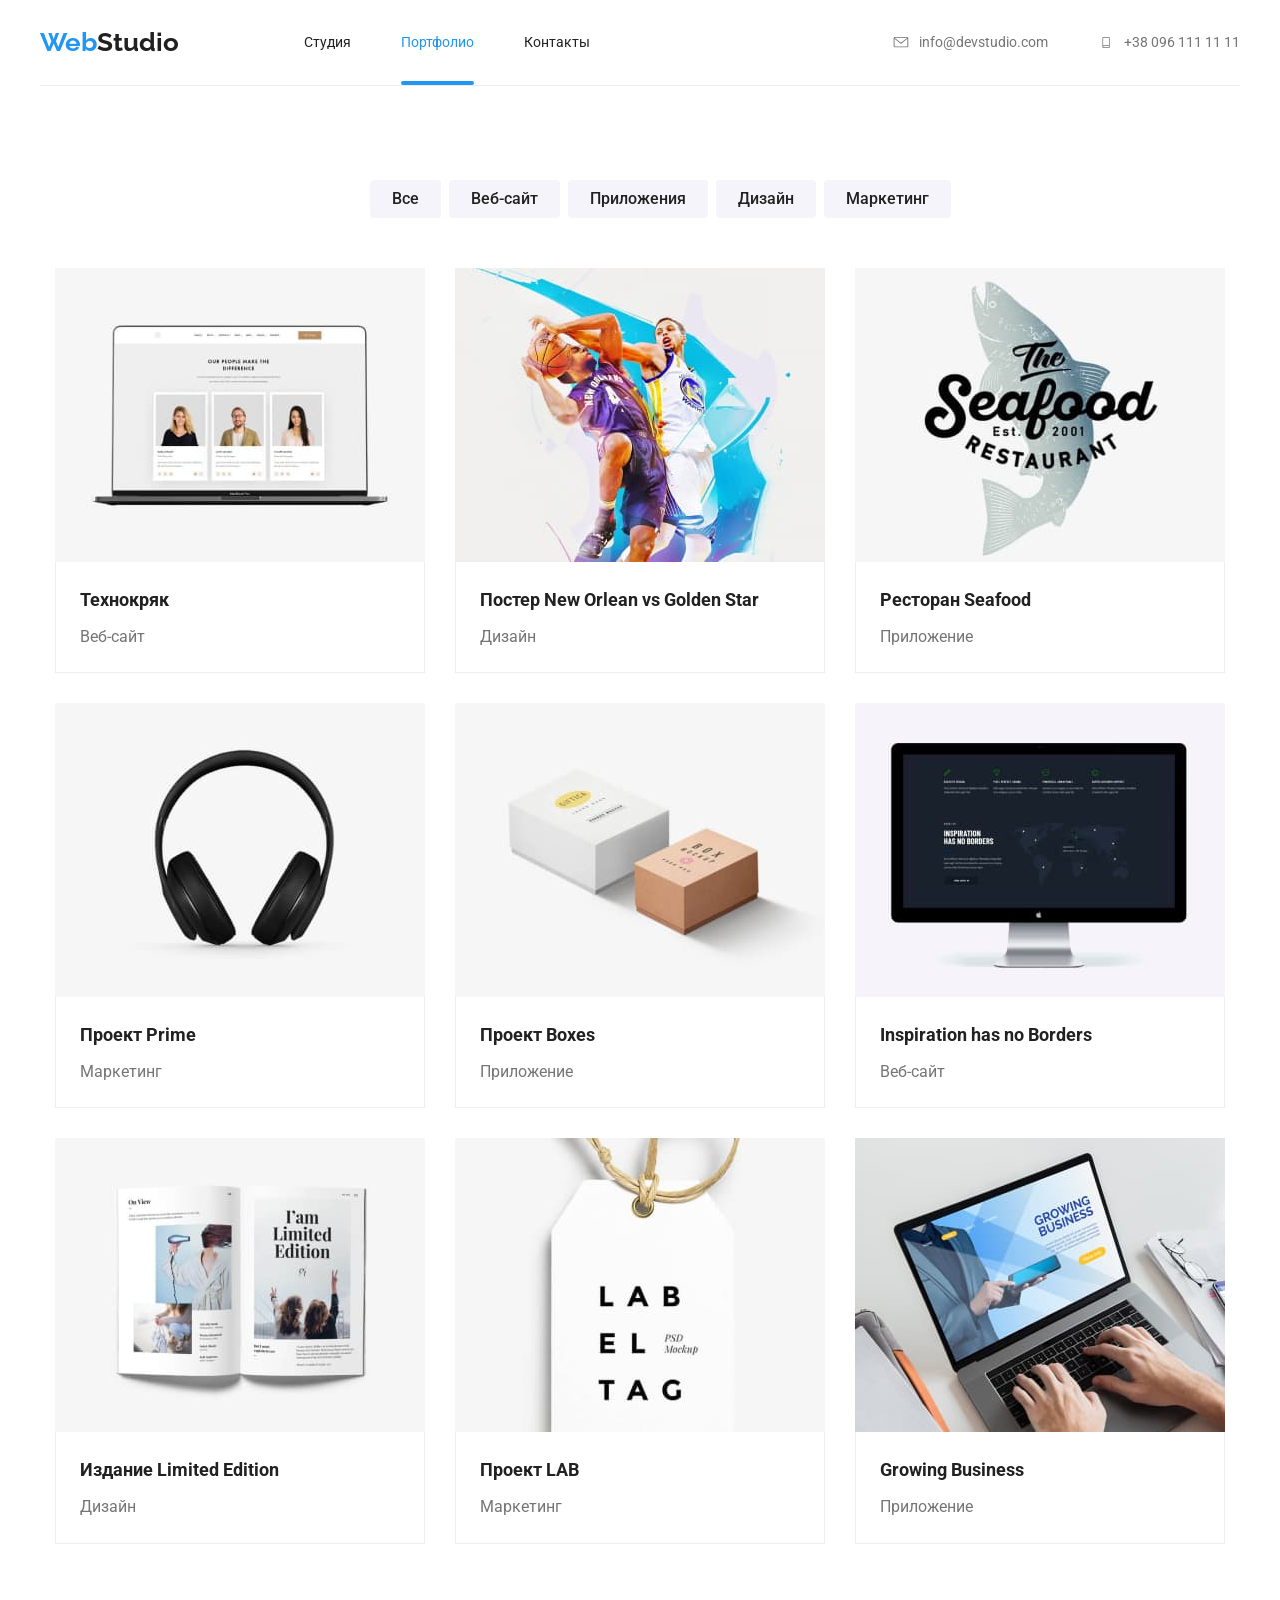
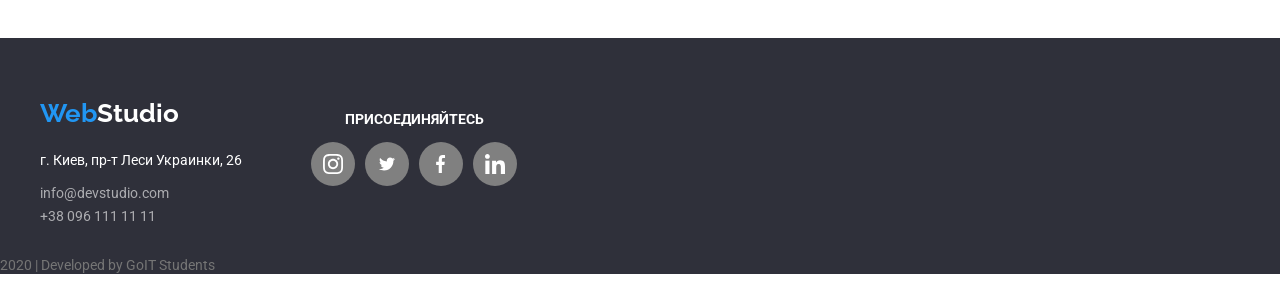
==== portfolio.html @ 3ab79827 "активвная страница Активная страница - нижние подчеркивание, с помощью псевдо элемента" ====
<!DOCTYPE html>
<html lang="en">
<head>
<meta charset="UTF-8">
<title>Portfolio</title>

<link href="https://fonts.googleapis.com/css2?family=Raleway:wght@700&family=Roboto:wght@400;700&display=swap" rel="stylesheet">

<link rel="stylesheet" type="text/css" href="./css/normalize.css">

<link rel="stylesheet" type="text/css" href="./css/styles.css">

</head>
<body>
 <header>
      <div class="container">
         <nav class="main-nav">
              <a href="#" class="logo-navigac"><span>Web</span>Studio</a>
              <ul class="site-nav">
              <li class="item"><a href="./index.html" class="navigac perehod">Студия</a></li>
              <li class="item"><a href="#" class="navigac current">Портфолио</a></li>
              <li class="item"><a href="#" class="navigac">Контакты</a></li>
              </ul>
         
              <ul class="adres-nav">
                <li class="adres-item"><a href ="mailto:info@devstudio.com" class="contact">
                    <svg width="16px" height="11px" class="icon-mail">
                  <use href="./images/symbol-defs.svg#envelope"></use>
              </svg>
                    info@devstudio.com</a></li>
                <li class="adres-item"><a href="tel:+380961111111" class="contact">
                    <svg width="16px" height="11px" class="icon-mail">
                  <use href="./images/symbol-defs.svg#smartphone"></use>
              </svg>+38 096 111 11 11</a></li>
                </ul>
          </nav>
      </div>  
 </header> 
 <main>
    <div class="container">
      <section>
        <h1 class="title-galeri">примеры работ</h1>
        <ul class="vse-knopki">
            <li class="list-vse"><a href="#" class="button">Все</a></li>
            <li class="list-vse"><a href="#" class="button">Веб-сайт</a></li>
            <li class="list-vse"><a href="#" class="button">Приложения</a></li>
             <li class="list-vse"><a href="#" class="button">Дизайн</a></li>
             <li class="list-vse"><a href="#" class="button">Маркетинг</a></li>
        </ul>
   </section>
 

   <section>  
           <ul class="galeri">
              <li class="galeri-list">
              <a href="#">
                <img src="images/text.jpg" alt="text"/>
                <p class="text-box">Технокряк это современная площадка 
                  распространения коронавируса. Компании 
                  используют эту платформу для цифрового 
                  шпионажа и атак на защищённые сервера конкурентов.</p>
                  <div class="cart-content">
                   <p class="title-box"><strong>Технокряк</strong></p>
                   <h2 class="subtitle text-stile">Веб-сайт</h2>
                  </div>
              </a>
              </li>
         
        <li class="galeri-list">
         <a href="#">
           <img src="images/poster.jpg" alt="poster"/>
           <p class="text-box">Технокряк это современная площадка 
            распространения коронавируса. Компании 
            используют эту платформу для цифрового 
            шпионажа и атак на защищённые сервера конкурентов.</p>
           <div class="cart-content">
            <p class="title-box"><strong>Постер New Orlean vs Golden Star</strong></p>
            <h2 class="subtitle text-stile">Дизайн</h2>
           </div>
            
         </a>
       </li>

        <li class="galeri-list">
          <a href="#">
           <img src="images/restoran.jpg" alt="rest"/>
           <p class="text-box">Технокряк это современная площадка 
            распространения коронавируса. Компании 
            используют эту платформу для цифрового 
            шпионажа и атак на защищённые сервера конкурентов.</p>
          <div class="cart-content">
            <p class="title-box"><strong>Ресторан Seafood</strong></p>
          <h3 class="subtitle text-stile">Приложение</h3>
          </div> 
          </a>
       </li>
        
       <li class="galeri-list">
        <a  href="#">
          <img src="images/garnitura.jpg" alt="garnitura"/>
          <p class="text-box">Технокряк это современная площадка 
            распространения коронавируса. Компании 
            используют эту платформу для цифрового 
            шпионажа и атак на защищённые сервера конкурентов.</p>
             <div class="cart-content">
               <p class="title-box"><strong>Проект Prime</strong></p>
             <h3 class="subtitle text-stile">Маркетинг</h3>
             </div>
        </a>
        
       </li>
         <li class="galeri-list">
           <a href="#">
             <img src="images/korob.jpg" alt="boxes"/>
           <p class="text-box">Технокряк это современная площадка 
             распространения коронавируса. Компании 
             используют эту платформу для цифрового 
             шпионажа и атак на защищённые сервера конкурентов.</p>
           <div class="cart-content">
            <p class="title-box"><strong>Проект Boxes</strong></p>
            <p class="subtitle text-stile">Приложение</p>
           </div>
           </a>
         </li>
         <li class="galeri-list">
           <a href="">
             <img src="images/dizain.jpg" alt="monitor"/>
           <p class="text-box">Технокряк это современная площадка 
             распространения коронавируса. Компании 
             используют эту платформу для цифрового 
             шпионажа и атак на защищённые сервера конкурентов.</p>
            <div class="cart-content">
              <p class="title-box"><strong>Inspiration has no Borders</strong></p>
            <p class="subtitle text-stile">Веб-сайт</p>
              </div>
              </a>
         </li>
      
         <li class="galeri-list">
            <a href="#">
             <img src="images/book.jpg" alt="book"/>
             <p class="text-box">Технокряк это современная площадка 
              распространения коронавируса. Компании 
              используют эту платформу для цифрового 
              шпионажа и атак на защищённые сервера конкурентов.</p>
             <div class="cart-content">
              <p class="title-box"><strong>Издание Limited Edition</strong></p>
              <p class="subtitle text-stile">Дизайн</p>
             </div>
            </a>
         </li>

         <li class="galeri-list">
             <a href="#">
               <img src="images/lab.jpg" alt="lab"/>
             <p class="text-box">Технокряк это современная площадка 
               распространения коронавируса. Компании 
               используют эту платформу для цифрового 
               шпионажа и атак на защищённые сервера конкурентов.</p>
             <div class="cart-content">
              <p class="title-box"><strong>Проект LAB</strong></p>
              <p class="subtitle text-stile">Маркетинг</p>
             </div>
             </a>
         </li>

         <li class="galeri-list">
             <a href="#">
               <img src="images/destop.jpg" alt="komp"/>
             <p class="text-box">Технокряк это современная площадка 
               распространения коронавируса. Компании 
               используют эту платформу для цифрового 
               шпионажа и атак на защищённые сервера конкурентов.</p>
             <div class="cart-content">
              <p class="title-box"><strong>Growing Business</strong></p>
              <p class="subtitle text-stile">Приложение</p>
             </div>
             </a>
         </li>
       </ul>
 </section> 
</div>    
</main>
   
      
    
<footer>

  <div class="container">

  <div class="container-foter">
      <div>
             <a href="#" class="logo-footer"><span>Web</span>Studio</a>
      <address>
              <p class="podval">г. Киев, пр-т Леси Украинки, 26</p>
          <ul class="link-footer">
              <li><a href ="mailto:info@devstudio.com" class="adres-footer">info@devstudio.com</a>
              </li>    
              <li><a href="tel:+380961111111" class="adres-footer" >+38 096 111 11 11</a>
             </li>
          </ul>
      </address>
      </div>
          
      <div class="prisoedinenie">
          <p class="zaglawn">присоединяйтесь</p>
          <ul class="seti-footer">
              <li class="soc-seti"><a href="#" aria-label="instagram" class="link-seti">
                  <svg width="20px" height="20px" class="footer-seti">
                      <use href="./images/symbol-defs.svg#instagram"></use>
                  </svg>
              </a></li>
              <li class="soc-seti"><a href="#" aria-label="Twitter" class="link-seti"><svg width="20px" height="16px" class="footer-seti">
                  <use href="./images/symbol-defs.svg#twitter"></use>
              </svg></a></li>
              <li class="soc-seti"><a href="#" aria-label="Facebook" class="link-seti">
                  <svg width="10px" height="20px" class="footer-seti">
                      <use href="./images/symbol-defs.svg#facebook"></use>
                  </svg>
              </a></li>
              <li class="soc-seti"><a href="#" aria-label="linkedin" class="link-seti">
                  <svg width="20px" height="20px" class="footer-seti">
                      <use href="./images/symbol-defs.svg#linkedin"></use>
                  </svg>
              </a></li>
            </ul>
      </div>    
      </div>
  </div>
        
          <p class="copirayt">2020 | Developed by GoIT Students</p>
  </footer>
</body>
</html>
---- css/styles.css ----
:root {
    --primary-text-color: #212121;
    --primery-fon: #FFFFFF;
    --stile-text-color: #757575;
    --color-fon-button: #F5F4FA;
     --button-text-activ:#FFFFFF;
    --activ-button-color: #2196F3;
    --activ-text-color:  #2196F3;
    --footer-fon-color: #2F303A;
    --footer-text-color: #FFFFFF;
    --logo-color: #2196F3;
    --section-komanda-color: #F5F4FA;
    --color-adress-footer: rgba(255, 255, 255, 0.6);
    --text-fon: rgba(47, 48, 58, 0.8);  
    --color-zagolovka: #FFFFFF;
    --color-border: #EEEEEE;}

body { color: var(--primary-text-color);
font-family: Roboto, sans-serif;
font-size: 14px;
background-color: var(--primery-fon);
}



li {list-style: none;
    margin-left: 0;}

/*navigac*/

.navigac:hover, .navigac:focus,
.contact:hover, .contact:focus
{color: var(--activ-text-color);
--color3: var(--activ-text-color)
     }
   
    
.perehod:activ {
    color: var(--activ-text-color);
}     


.contact {display: flex;
    align-items: center;
    color: var(--stile-text-color);
    line-height: 1.14;
           }
/*aktivnaya ssulka*/
.current {color: var(--activ-text-color);}

.current:after {content: '';
position: absolute;
line-height: 80px;
bottom: 0;
left: 0;
width: 100%;
height: 4px;
background-color: var(--activ-text-color);
border-radius: 2px;}




.container {
    width: 1200px;
    margin-left: auto;
    margin-right: auto;
    padding-left: 15px;
    padding-right: 15px;
   }

/*ссылки навигации*/
.main-nav {display: flex;
align-items: center;
border-bottom: 1px solid #ECECEC;
}

img {display: block;}

span {color: var(--logo-color);}

/*nash logotip*/
.logo-navigac {font-family: Raleway, cursive;
    font-size: 26px;
    font-weight: bold;
    line-height: 1.19;
margin-right: 85px;}    


.site-nav {display: flex;
margin-top: 0;
margin-bottom: 0;
}


.site-nav .item + .item { margin-left: 50px;}

/* menu */ 
.navigac {
    position: relative;
    display: block;
    padding-top: 32px;
    padding-bottom: 32px;
    margin-top: 0;
    margin-bottom: 0;

line-height: 1.5;}

.adres-nav {display: flex;
margin-left: auto;
}

.adres-nav .adres-item + .adres-item {margin-left: 50px;}
.icon-mail {margin-right: 10px;}





.shapka {  max-width: 1600px;
    height: 600px;
    margin-left: auto; 
    margin-right: auto;
        text-align: center;
        background-image: linear-gradient(to right, rgba(47, 48, 58, 0.8), rgba(47, 48, 58, 0.8)), url(../images/Header.jpg);
        background-repeat: no-repeat;
        background-color: gray;
           }  



.baner {padding-top: 200px;
  margin-top: 0;
  margin-bottom: 0;
    font-size: 44px;
    line-height: 1.36;
    color: var(--button-text-activ);
    text-transform: uppercase;
   }   
 

     /*centralnaya knopka*/  
.btn-start {
display: inline-block;
background-color: var(--activ-button-color);
border-radius: 4px;
color: var(--footer-text-color);
padding: 10px 32px;
font-size: 16px;
font-weight: 700;
line-height: 1.9;
margin-top: 30px;
margin-bottom: 200px;}   


/* 4 preimyshestva */
.advantages {display: flex;
    padding-top: 94px;
    padding-left: 0;
justify-content: center;
margin: 0;}

.advantages .list-advantages + .list-advantages{ margin-left: 30px;}

.list-advantages {width: 270px; }

.fon-advantage {display: flex;
    height: 120px;
background-color: #F5F4FA;
align-items: center;
justify-content: center;}





.title-advantages {margin-top: 30px;
    margin-bottom: 0;
}

.zaglawn {
    font-weight: 700;
    text-transform: uppercase;
    line-height: 1.14;
          }

.text-pole {
            line-height: 1.7;
        color: var(--stile-text-color);
        margin-top: 10px;
        margin-bottom: 0;
         }          


/* fon 3 elementov na preimyshestvax*/
.rabota {text-align: center;}

.title-section   {
    margin-top: 94px;
    margin-bottom: 50px;

    font-size: 36px;
       display: inline-block;
    line-height: 1.7;
    }   

.works { display: flex; justify-content: center;
padding-left: 0;
margin-top: 0;
margin-bottom: 94px;}


.works .works-list + .works-list {margin-left: 30px;}

.works-list {
    width: 370px;
      border: 1px solid red;
    position: relative;
}


.works-title {
    position: absolute;
    bottom: 0;
    color: var(--button-text-activ);
    background-color: var(--text-fon);
   padding-top: 27px;
padding-bottom: 27px;
width: 100%;
margin: 0;
text-transform: uppercase;
font-weight: 700;
line-height: 1.14;
font-size: 14px;
}

/* komanda 4 elementa*/

.komanda {background-color: var(--section-komanda-color);
 text-align: center; }

.partner {display: flex;
    justify-content: center;
  padding-bottom: 94px;
margin-top: 0;
margin-bottom: 0;
padding-left: 0;} 

.fon-partner {background-color: var(--primery-fon);
    box-shadow: 0px 2px 1px rgba(0, 0, 0, 0.2), 0px 1px 1px rgba(0, 0, 0, 0.14), 0px 1px 3px rgba(0, 0, 0, 0.12);
    border-radius: 0px 0px 4px 4px;} 

.partner .partner-list + .partner-list {
    margin-left: 30px;
}

.title-partner { display: inline-block;
    margin-top: 30px;
    margin-bottom: 0;
    
font-size: 16px;
line-height: 1.9;}

.social-links { margin-top: 10px;
    margin-bottom: 16px;
    
    line-height: 1.8; 
    color: var(--stile-text-color);}

.seti {display: flex;
     padding-left: 0;
     padding-bottom: 24px;
    justify-content: center;}
.seti .partner-seti + .partner-seti {margin-left: 10px;}

.fon-s {display: flex;
    height: 44px;
    width: 44px;
    background-color: inherit;
    background-size: 20px;
    background-repeat: no-repeat;
    background-position: center;
    border-radius: 50%;
   justify-content: center;
align-items: center;}

.fon-s:hover {background: var(--activ-button-color);
fill: #FFFFFF;}

.fon-s {fill: #AFB1B8;}


/* postoyannue klientu */

.klientu {text-align: center;}

.klientu-list {display: flex;
     margin-top: 0;
margin-bottom: 94px;
padding-left: 0;
justify-content: center;}

.klientu-list .klientu-items + .klientu-items {margin-left: 30px;}

.border-klientu {
    display: flex;
    width: 170px;
height: 90px;
border: 1px solid #AFB1B8;
border-radius: 4px;
justify-content: center;
align-items: center;
}
.border-klientu:hover {border: 1px solid #2196F3;
    --color5: #2196F3;}



/* footer*/
footer {font-family: Roboto;
    color: var(--footer-text-color);
    background-color: var(--footer-fon-color);
     font-size: 14px;
  line-height: 1.19;
  padding-top: 60px;
      }

.container-foter {display: flex;
}    

address {font-style: inherit;}

.podval {margin-top: 20px;
margin-bottom: 0;
line-height: 1.7;}

.link-footer {padding-left: 0;
    margin-top: 9px;
}
  
/*footer prisoedinenie*/
.prisoedinenie {margin-left: 69px;
text-align: center;}

.seti-footer {display: flex;
padding-left: 0;}
.seti-footer .soc-seti + .soc-seti {margin-left: 10px;}

.link-seti {
    display: flex;
    height: 44px;
    width: 44px;
    background-color: gray;
    background-size: 20px;
    background-repeat: no-repeat;
     border-radius: 50%;
     justify-content: center;
     align-items: center;
     }
  
.link-seti:hover {
    background-color: var(--activ-button-color);}


.logo-footer {
    color: var(--footer-text-color);
    font-family: Raleway;
    font-style: normal;
    font-weight: bold;
    font-size: 26px;
   }

.adres-footer {color: var(--color-adress-footer) ; 
    line-height: 1.7; 
         } 

.soc-seti > a {color: var(--color-adress-footer);}

.footer-seti {fill: #FFFFFF}
 
.copirayt {color: var(--stile-text-color);}



      /* Vkladka Portfolio*/



.button 
        {display: inline-block;
        background-color: var(--color-fon-button);
        border-radius: 4px;
         padding: 6px 22px;
         font-size: 16px;
         font-weight: 500;
         line-height: 1.6;}

.button:hover,
.button:focus {
    background-color: var(--activ-button-color);
    color: var(--button-text-activ);
           }         

.vse-knopki{display: flex;
justify-content: center;
margin-bottom: 50px;
margin-top: 0;
margin-top: 94px;}

.vse-knopki .list-vse + .list-vse {margin-left: 8px;}

.title-galeri, .title-advantage {margin: 0;
height: 0;
color: transparent;}

.galeri {display: flex;
    flex-wrap: wrap;
    padding-left: 0;
    margin-top: 0;
    margin-bottom: 94px;
    justify-content: center;
}

.galeri-list {
    position: relative;
    width: 370px;
margin-bottom: 30px;
margin-right: 30px;
}



.galeri-list:nth-child(3n) {margin-right: 0;}
.galeri-list:nth-last-child(-n+3) {margin-bottom: 0;}

.cart-content {  
     border-bottom: 1px solid var(--color-border);
     border-left: 1px solid var(--color-border);
     border-right: 1px solid var(--color-border);
     padding: 20px 24px;
  }

.cart-content:hover {
    box-shadow: 1px 4px 6px rgba(0, 0, 0, 0.16), 0px 4px 4px rgba(0, 0, 0, 0.06), 0px 1px 1px rgba(0, 0, 0, 0.12);}

.text-box {position: absolute;
    bottom: 0;
    opacity: 0;
    color:#FFFFFF;
font-size: 18px;
line-height: 1.5;
background-color: #2196F3;}

.title-box {margin-top: 0;
    margin-bottom: 4px;
    font-size: 18px;
    line-height: 2;
      }

.subtitle {margin-top: 0;
    margin-bottom: 0;
     line-height: 1.9;
       color: var(--stile-text-color);
font-size: 16px;
font-weight: normal;}
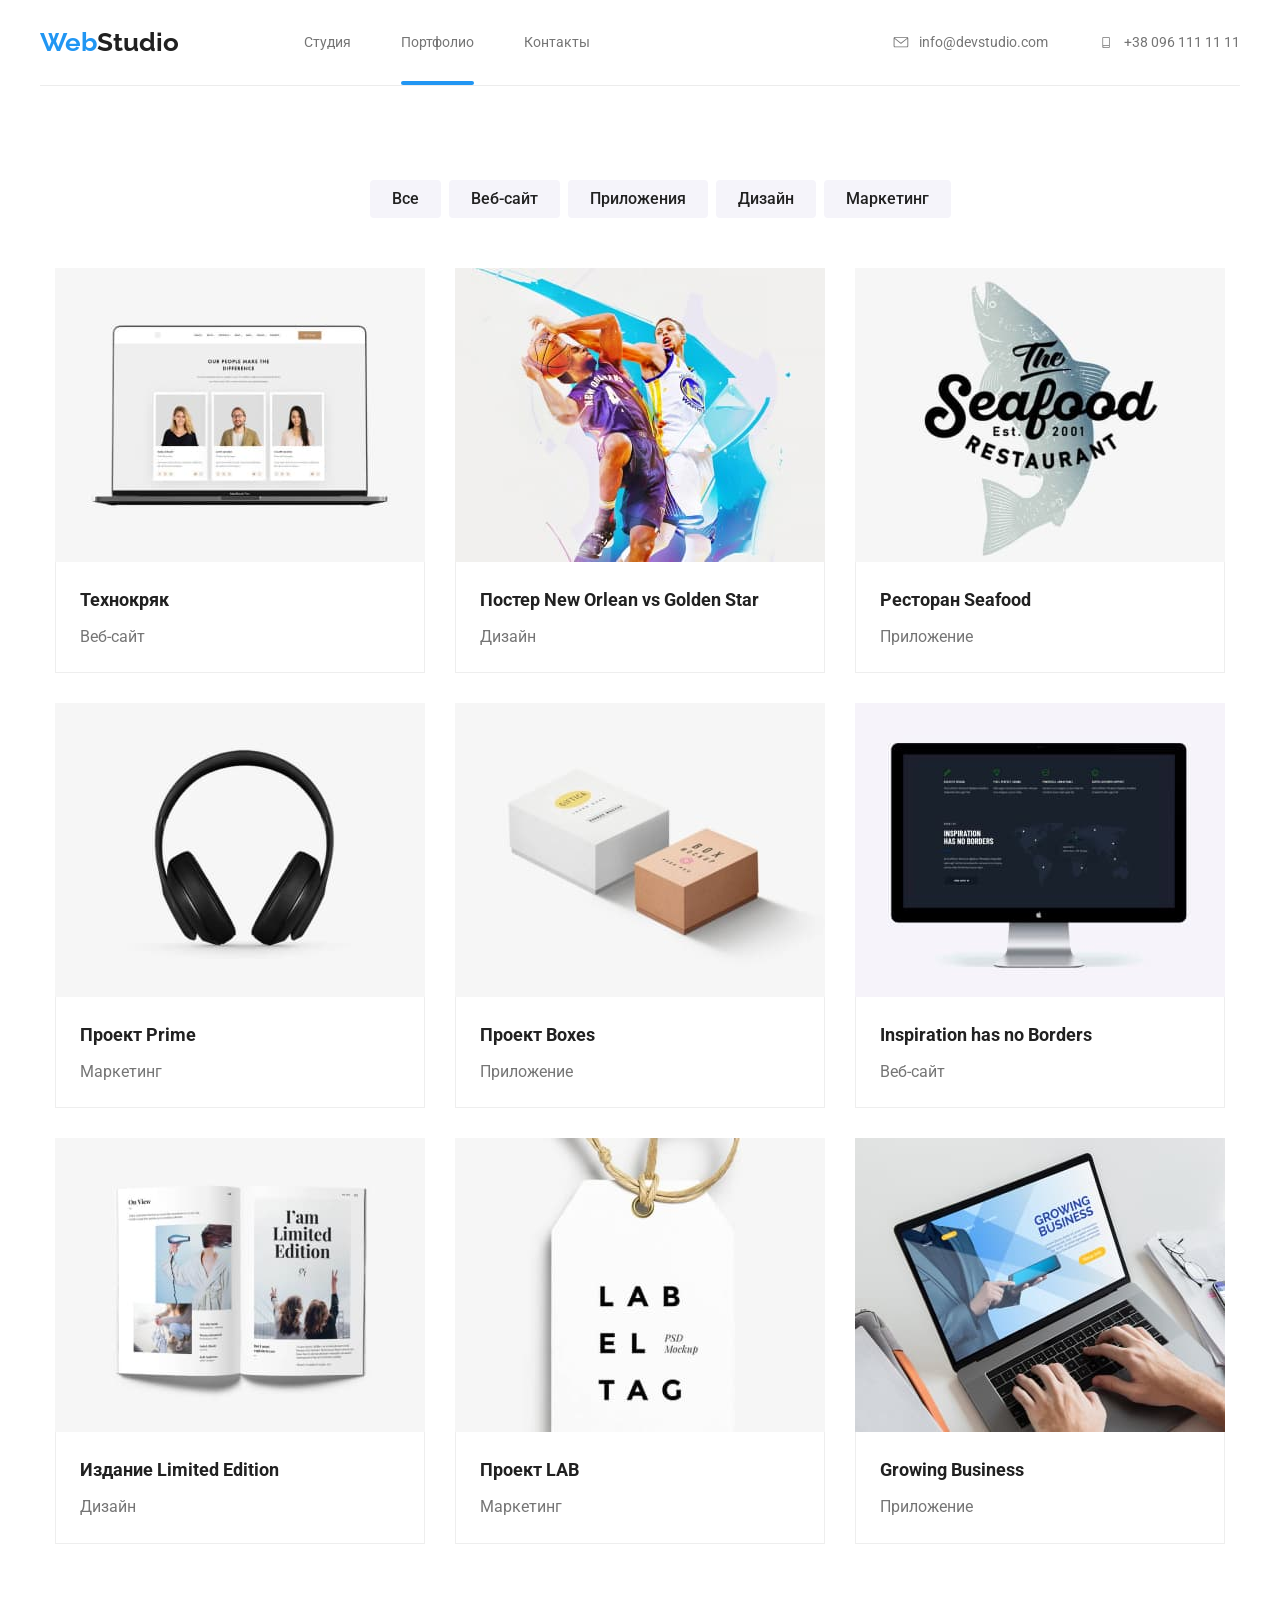
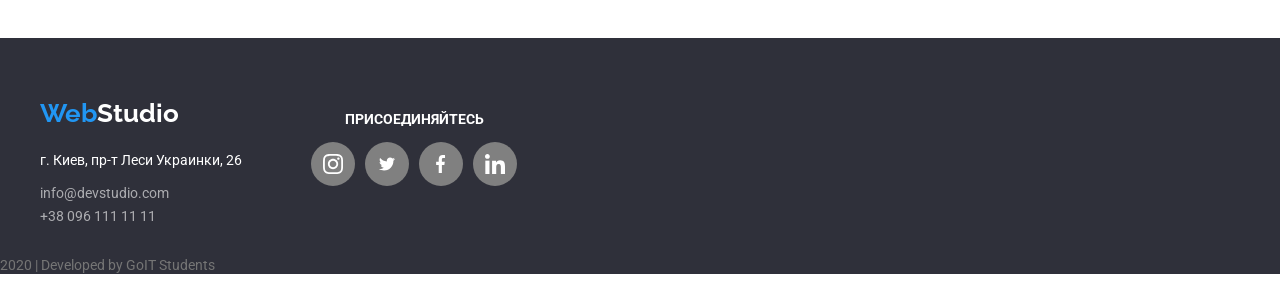
==== commit ff7c5231: "правки по кнопкам и галерее" ====
--- a/portfolio.html
+++ b/portfolio.html
@@ -53,13 +53,15 @@
    <section>  
            <ul class="galeri">
               <li class="galeri-list">
-              <a href="#">
+              <a href="#" class="galeri-link">
+              <div class="image-container">
                 <img src="images/text.jpg" alt="text"/>
                 <p class="text-box">Технокряк это современная площадка 
                   распространения коронавируса. Компании 
                   используют эту платформу для цифрового 
                   шпионажа и атак на защищённые сервера конкурентов.</p>
-                  <div class="cart-content">
+              </div>
+                   <div class="cart-content">
                    <p class="title-box"><strong>Технокряк</strong></p>
                    <h2 class="subtitle text-stile">Веб-сайт</h2>
                   </div>
@@ -67,12 +69,14 @@
               </li>
          
         <li class="galeri-list">
-         <a href="#">
-           <img src="images/poster.jpg" alt="poster"/>
-           <p class="text-box">Технокряк это современная площадка 
-            распространения коронавируса. Компании 
-            используют эту платформу для цифрового 
-            шпионажа и атак на защищённые сервера конкурентов.</p>
+         <a href="#" class="galeri-link">
+           <div class="image-container">
+            <img src="images/poster.jpg" alt="poster"/>
+            <p class="text-box">Технокряк это современная площадка 
+             распространения коронавируса. Компании 
+             используют эту платформу для цифрового 
+             шпионажа и атак на защищённые сервера конкурентов.</p>
+           </div>
            <div class="cart-content">
             <p class="title-box"><strong>Постер New Orlean vs Golden Star</strong></p>
             <h2 class="subtitle text-stile">Дизайн</h2>
@@ -82,12 +86,14 @@
        </li>
 
         <li class="galeri-list">
-          <a href="#">
-           <img src="images/restoran.jpg" alt="rest"/>
-           <p class="text-box">Технокряк это современная площадка 
-            распространения коронавируса. Компании 
-            используют эту платформу для цифрового 
-            шпионажа и атак на защищённые сервера конкурентов.</p>
+          <a href="#" class="galeri-link">
+           <div class="image-container">
+            <img src="images/restoran.jpg" alt="rest"/>
+            <p class="text-box">Технокряк это современная площадка 
+             распространения коронавируса. Компании 
+             используют эту платформу для цифрового 
+             шпионажа и атак на защищённые сервера конкурентов.</p>
+           </div>
           <div class="cart-content">
             <p class="title-box"><strong>Ресторан Seafood</strong></p>
           <h3 class="subtitle text-stile">Приложение</h3>
@@ -96,12 +102,14 @@
        </li>
         
        <li class="galeri-list">
-        <a  href="#">
-          <img src="images/garnitura.jpg" alt="garnitura"/>
+        <a  href="#" class="galeri-link">
+          <div class="image-container">
+            <img src="images/garnitura.jpg" alt="garnitura"/>
           <p class="text-box">Технокряк это современная площадка 
             распространения коронавируса. Компании 
             используют эту платформу для цифрового 
             шпионажа и атак на защищённые сервера конкурентов.</p>
+          </div>
              <div class="cart-content">
                <p class="title-box"><strong>Проект Prime</strong></p>
              <h3 class="subtitle text-stile">Маркетинг</h3>
@@ -110,12 +118,14 @@
         
        </li>
          <li class="galeri-list">
-           <a href="#">
-             <img src="images/korob.jpg" alt="boxes"/>
-           <p class="text-box">Технокряк это современная площадка 
-             распространения коронавируса. Компании 
-             используют эту платформу для цифрового 
-             шпионажа и атак на защищённые сервера конкурентов.</p>
+           <a href="#" class="galeri-link">
+             <div class="image-container">
+              <img src="images/korob.jpg" alt="boxes"/>
+              <p class="text-box">Технокряк это современная площадка 
+                распространения коронавируса. Компании 
+                используют эту платформу для цифрового 
+                шпионажа и атак на защищённые сервера конкурентов.</p>
+             </div>
            <div class="cart-content">
             <p class="title-box"><strong>Проект Boxes</strong></p>
             <p class="subtitle text-stile">Приложение</p>
@@ -123,12 +133,14 @@
            </a>
          </li>
          <li class="galeri-list">
-           <a href="">
-             <img src="images/dizain.jpg" alt="monitor"/>
-           <p class="text-box">Технокряк это современная площадка 
-             распространения коронавируса. Компании 
-             используют эту платформу для цифрового 
-             шпионажа и атак на защищённые сервера конкурентов.</p>
+           <a href="" class="galeri-link">
+            <div class="image-container">
+              <img src="images/dizain.jpg" alt="monitor"/>
+              <p class="text-box">Технокряк это современная площадка 
+                распространения коронавируса. Компании 
+                используют эту платформу для цифрового 
+                шпионажа и атак на защищённые сервера конкурентов.</p>
+            </div>
             <div class="cart-content">
               <p class="title-box"><strong>Inspiration has no Borders</strong></p>
             <p class="subtitle text-stile">Веб-сайт</p>
@@ -137,26 +149,30 @@
          </li>
       
          <li class="galeri-list">
-            <a href="#">
-             <img src="images/book.jpg" alt="book"/>
-             <p class="text-box">Технокряк это современная площадка 
-              распространения коронавируса. Компании 
-              используют эту платформу для цифрового 
-              шпионажа и атак на защищённые сервера конкурентов.</p>
-             <div class="cart-content">
-              <p class="title-box"><strong>Издание Limited Edition</strong></p>
-              <p class="subtitle text-stile">Дизайн</p>
-             </div>
-            </a>
-         </li>
-
-         <li class="galeri-list">
-             <a href="#">
-               <img src="images/lab.jpg" alt="lab"/>
-             <p class="text-box">Технокряк это современная площадка 
+            <a href="#" class="galeri-link">
+             <div class="image-container">
+              <img src="images/book.jpg" alt="book"/>
+              <p class="text-box">Технокряк это современная площадка 
                распространения коронавируса. Компании 
                используют эту платформу для цифрового 
                шпионажа и атак на защищённые сервера конкурентов.</p>
+             </div>
+             <div class="cart-content">
+              <p class="title-box"><strong>Издание Limited Edition</strong></p>
+              <p class="subtitle text-stile">Дизайн</p>
+             </div>
+            </a>
+         </li>
+
+         <li class="galeri-list">
+             <a href="#" class="galeri-link">
+              <div class="image-container">
+                <img src="images/lab.jpg" alt="lab"/>
+                <p class="text-box">Технокряк это современная площадка 
+                  распространения коронавируса. Компании 
+                  используют эту платформу для цифрового 
+                  шпионажа и атак на защищённые сервера конкурентов.</p>
+              </div>
              <div class="cart-content">
               <p class="title-box"><strong>Проект LAB</strong></p>
               <p class="subtitle text-stile">Маркетинг</p>
@@ -165,12 +181,14 @@
          </li>
 
          <li class="galeri-list">
-             <a href="#">
-               <img src="images/destop.jpg" alt="komp"/>
-             <p class="text-box">Технокряк это современная площадка 
-               распространения коронавируса. Компании 
-               используют эту платформу для цифрового 
-               шпионажа и атак на защищённые сервера конкурентов.</p>
+             <a href="#" class="galeri-link">
+               <div class="image-container">
+                <img src="images/destop.jpg" alt="komp"/>
+                <p class="text-box">Технокряк это современная площадка 
+                  распространения коронавируса. Компании 
+                  используют эту платформу для цифрового 
+                  шпионажа и атак на защищённые сервера конкурентов.</p>
+               </div>
              <div class="cart-content">
               <p class="title-box"><strong>Growing Business</strong></p>
               <p class="subtitle text-stile">Приложение</p>
--- a/css/styles.css
+++ b/css/styles.css
@@ -31,7 +31,7 @@
 .navigac:hover, .navigac:focus,
 .contact:hover, .contact:focus
 {color: var(--activ-text-color);
---color3: var(--activ-text-color)
+fill: var(--activ-text-color)
      }
    
     
@@ -44,6 +44,9 @@
     align-items: center;
     color: var(--stile-text-color);
     line-height: 1.14;
+    fill: var(--stile-text-color);
+    transition: fill 250ms cubic-bezier(0.4, 0, 0.2, 1),
+    color 250ms cubic-bezier(0.4, 0, 0.2, 1);
            }
 /*aktivnaya ssulka*/
 .current {color: var(--activ-text-color);}
@@ -103,8 +106,9 @@
     padding-bottom: 32px;
     margin-top: 0;
     margin-bottom: 0;
-
-line-height: 1.5;}
+    color: var(--stile-text-color);
+line-height: 1.5;
+transition: color 250ms cubic-bezier(0.4, 0, 0.2, 1);}
 
 .adres-nav {display: flex;
 margin-left: auto;
@@ -214,7 +218,6 @@
 
 .works-list {
     width: 370px;
-      border: 1px solid red;
     position: relative;
 }
 
@@ -263,8 +266,7 @@
 
 .social-links { margin-top: 10px;
     margin-bottom: 16px;
-    
-    line-height: 1.8; 
+     line-height: 1.8; 
     color: var(--stile-text-color);}
 
 .seti {display: flex;
@@ -282,12 +284,16 @@
     background-position: center;
     border-radius: 50%;
    justify-content: center;
-align-items: center;}
-
-.fon-s:hover {background: var(--activ-button-color);
+align-items: center;
+fill: #AFB1B8;
+transition: background-color 250ms cubic-bezier(0.4, 0, 0.2, 1),
+fill 250ms cubic-bezier(0.4, 0, 0.2, 1);}
+
+.fon-s:hover,
+.fon-s:focus {background: var(--activ-button-color);
 fill: #FFFFFF;}
 
-.fon-s {fill: #AFB1B8;}
+/*.fon-s {fill: #AFB1B8;}*/
 
 
 /* postoyannue klientu */
@@ -303,6 +309,7 @@
 .klientu-list .klientu-items + .klientu-items {margin-left: 30px;}
 
 .border-klientu {
+    fill: #afb1b8;
     display: flex;
     width: 170px;
 height: 90px;
@@ -310,9 +317,12 @@
 border-radius: 4px;
 justify-content: center;
 align-items: center;
-}
-.border-klientu:hover {border: 1px solid #2196F3;
-    --color5: #2196F3;}
+transition: fill 250ms cubic-bezier(0.4, 0, 0.2, 1);
+}
+.border-klientu:hover,
+.border-klientu:focus {
+    border: 1px solid var( --activ-text-color);
+    fill: var( --activ-text-color);}
 
 
 
@@ -356,6 +366,7 @@
      border-radius: 50%;
      justify-content: center;
      align-items: center;
+     transition: background-color 250ms cubic-bezier(0.4, 0, 0.2, 1);
      }
   
 .link-seti:hover {
@@ -393,7 +404,9 @@
          padding: 6px 22px;
          font-size: 16px;
          font-weight: 500;
-         line-height: 1.6;}
+         line-height: 1.6;
+        transition:  background-color  250ms cubic-bezier(0.4, 0, 0.2, 1),
+        color 250ms cubic-bezier(0.4, 0, 0.2, 1);}
 
 .button:hover,
 .button:focus {
@@ -437,26 +450,50 @@
      border-bottom: 1px solid var(--color-border);
      border-left: 1px solid var(--color-border);
      border-right: 1px solid var(--color-border);
-     padding: 20px 24px;
-  }
+     padding: 20px 24px;  }
+
+     
 
 .cart-content:hover {
     box-shadow: 1px 4px 6px rgba(0, 0, 0, 0.16), 0px 4px 4px rgba(0, 0, 0, 0.06), 0px 1px 1px rgba(0, 0, 0, 0.12);}
 
-.text-box {position: absolute;
-    bottom: 0;
-    opacity: 0;
-    color:#FFFFFF;
+
+
+.image-container {
+    width: 370px;
+    position: relative;
+    overflow: hidden;
+    
+}
+
+.text-box {box-sizing: border-box;
+      position: absolute;
+    left: 0;
+   top: 100%;
+   margin: 0;
+   width: 100%;
+   height: 100%;
+   padding: 63px 24px;
+   bottom: 0;
+   color:#FFFFFF;
+   background-color: #2196F3;
 font-size: 18px;
-line-height: 1.5;
-background-color: #2196F3;}
+font-weight: normal;
+line-height: 1.56;
+transition: transform 250ms cubic-bezier(0.4, 0, 0.2, 1);
+}
 
 .title-box {margin-top: 0;
     margin-bottom: 4px;
     font-size: 18px;
     line-height: 2;
-      }
-
+        }
+
+
+
+.galeri-link:hover .text-box {transform: translateY(-100%);} 
+    
+    
 .subtitle {margin-top: 0;
     margin-bottom: 0;
      line-height: 1.9;
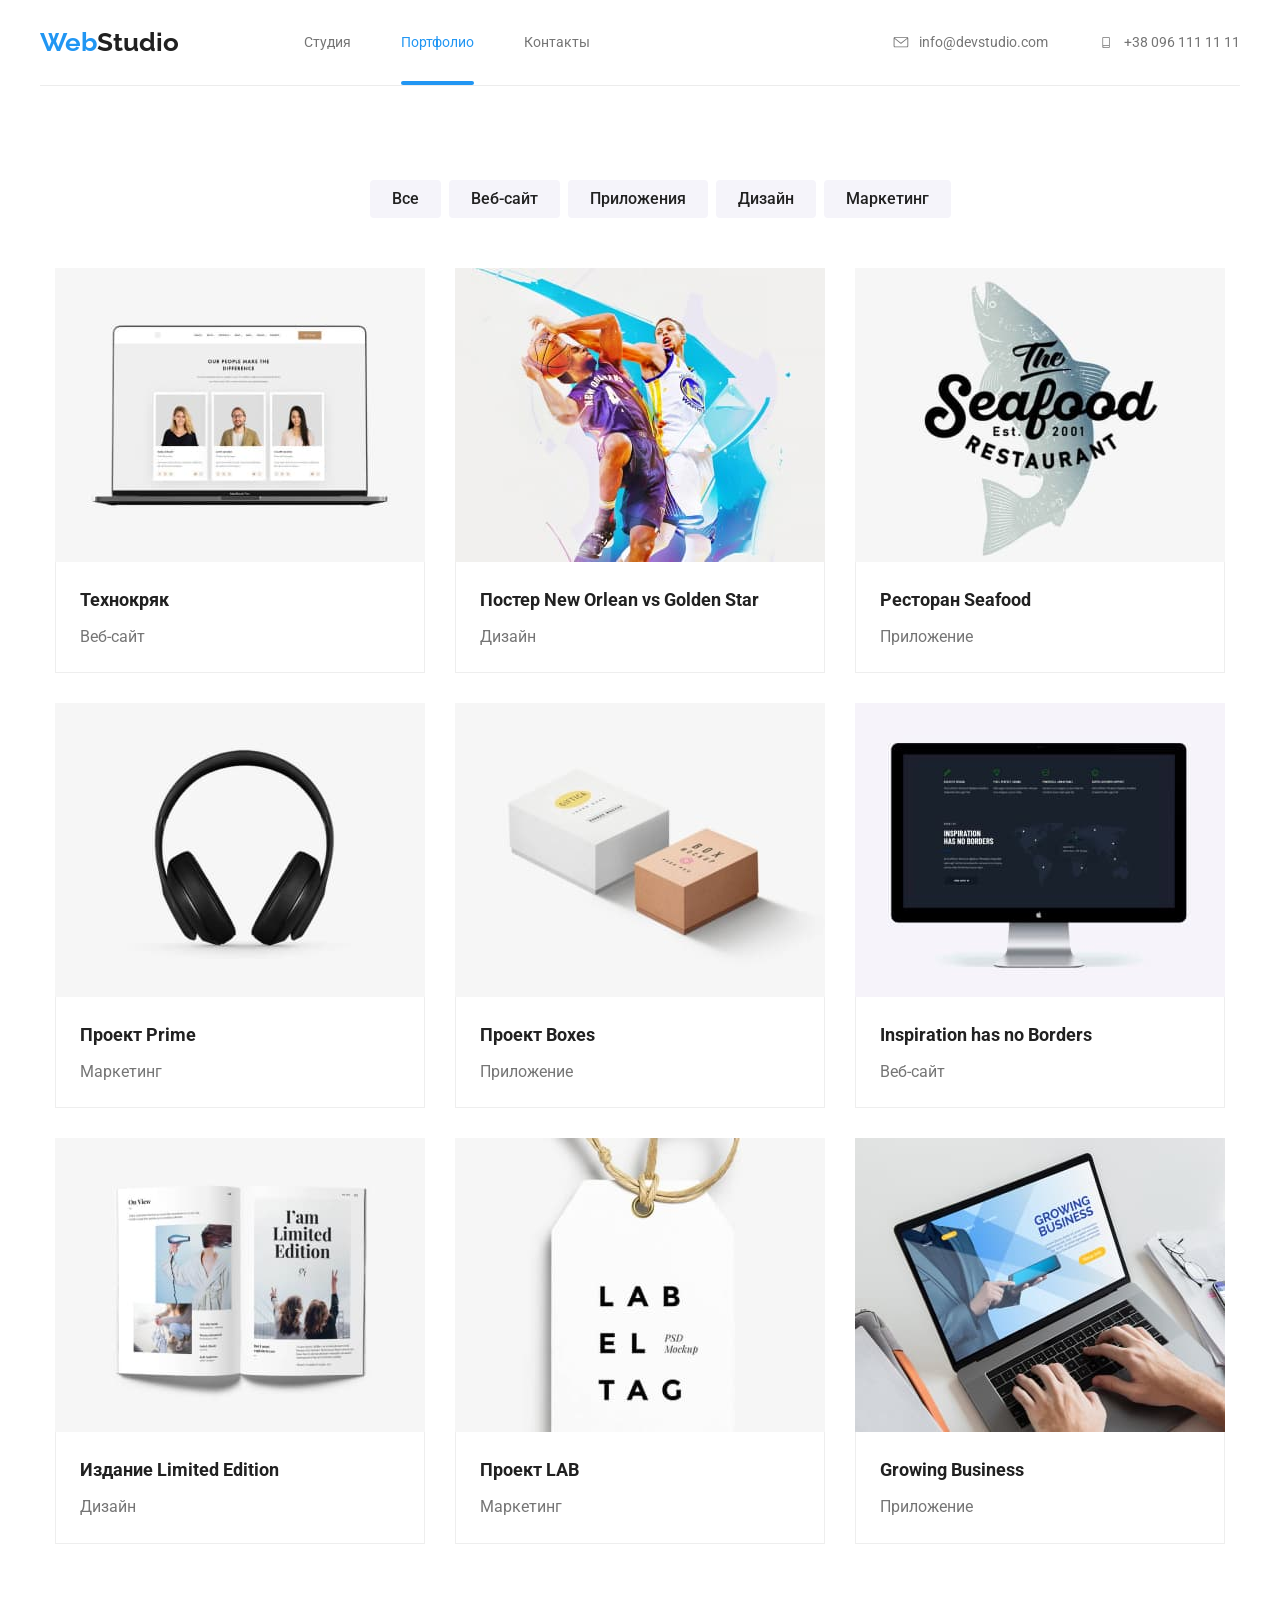
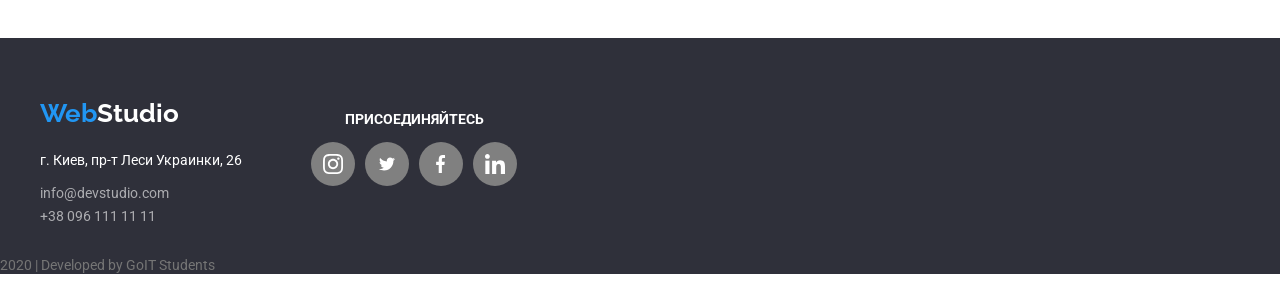
==== commit 6e5a1258: "правка" ====
--- a/portfolio.html
+++ b/portfolio.html
@@ -17,7 +17,7 @@
          <nav class="main-nav">
               <a href="#" class="logo-navigac"><span>Web</span>Studio</a>
               <ul class="site-nav">
-              <li class="item"><a href="./index.html" class="navigac perehod">Студия</a></li>
+              <li class="item"><a href="./index.html" class="navigac">Студия</a></li>
               <li class="item"><a href="#" class="navigac current">Портфолио</a></li>
               <li class="item"><a href="#" class="navigac">Контакты</a></li>
               </ul>
--- a/css/styles.css
+++ b/css/styles.css
@@ -34,10 +34,7 @@
 fill: var(--activ-text-color)
      }
    
-    
-.perehod:activ {
-    color: var(--activ-text-color);
-}     
+
 
 
 .contact {display: flex;
@@ -49,7 +46,7 @@
     color 250ms cubic-bezier(0.4, 0, 0.2, 1);
            }
 /*aktivnaya ssulka*/
-.current {color: var(--activ-text-color);}
+.site-nav .current {color: var(--activ-text-color);}
 
 .current:after {content: '';
 position: absolute;
